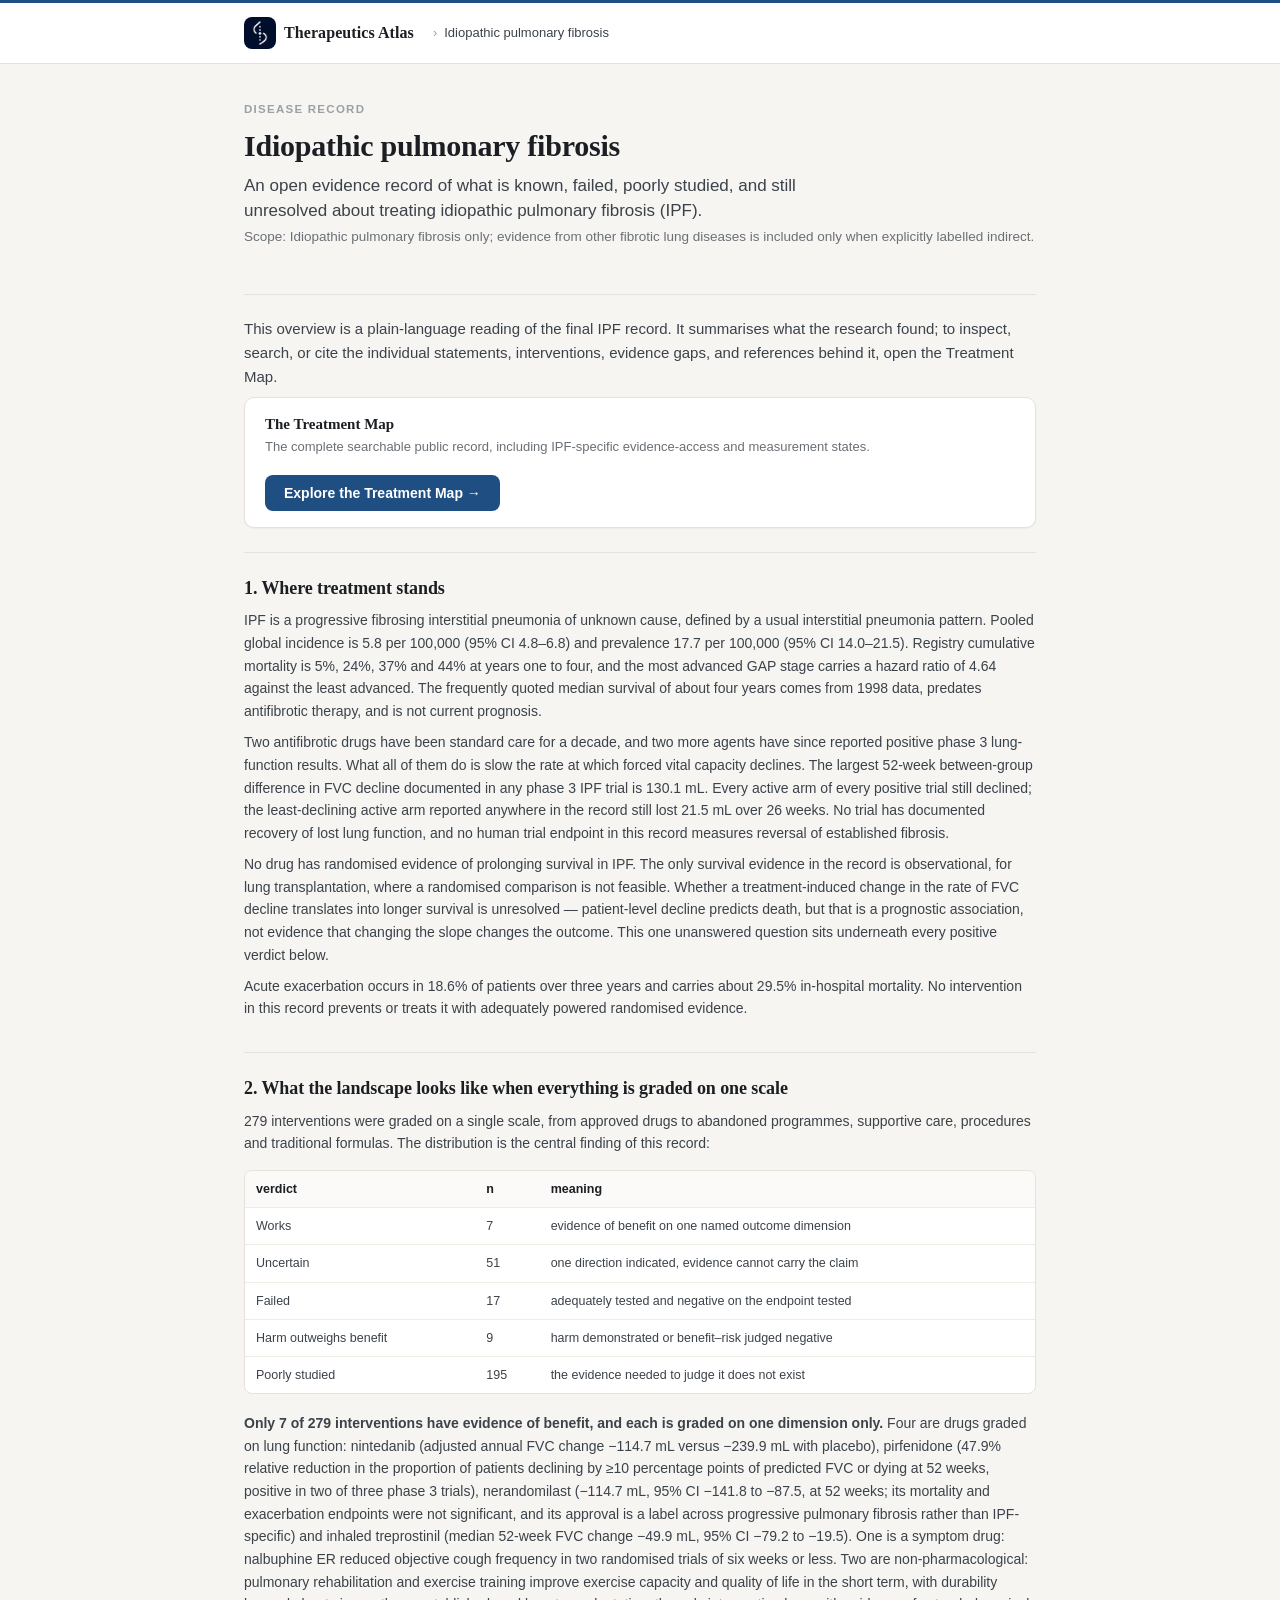
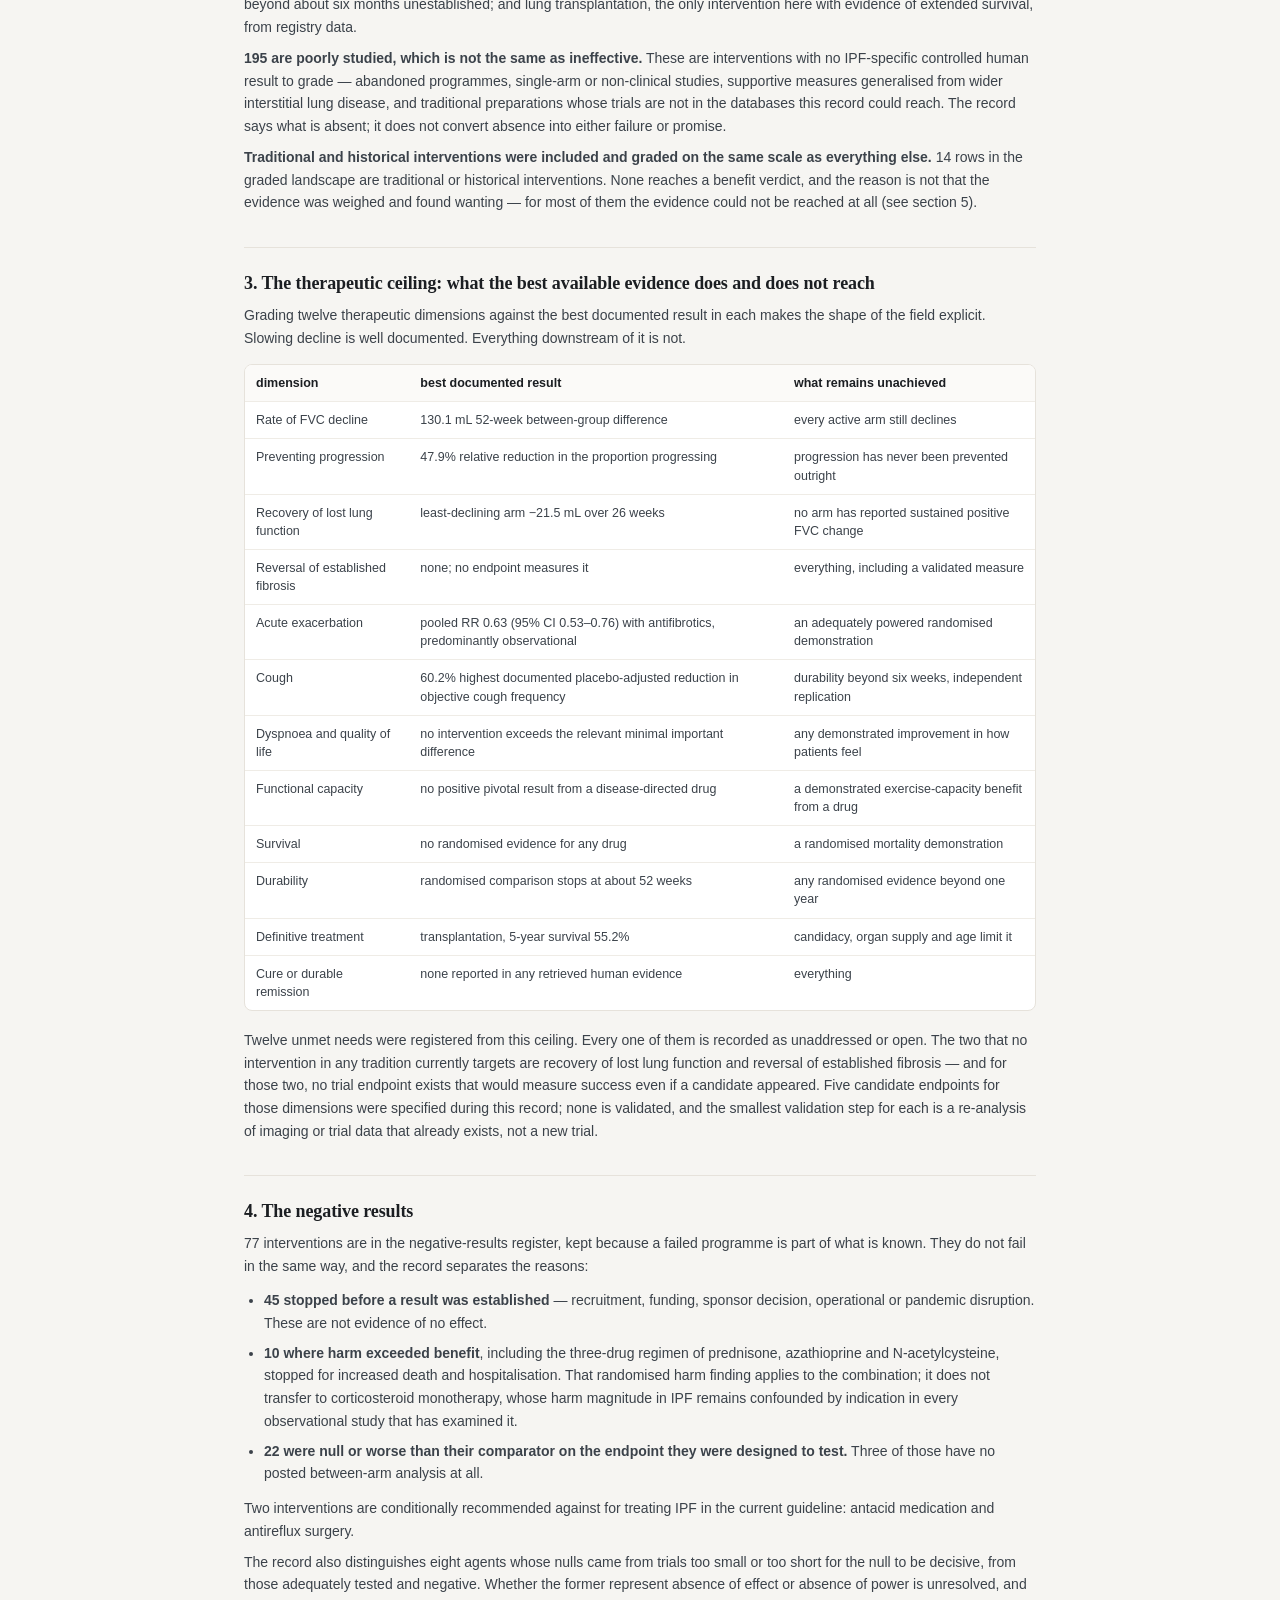
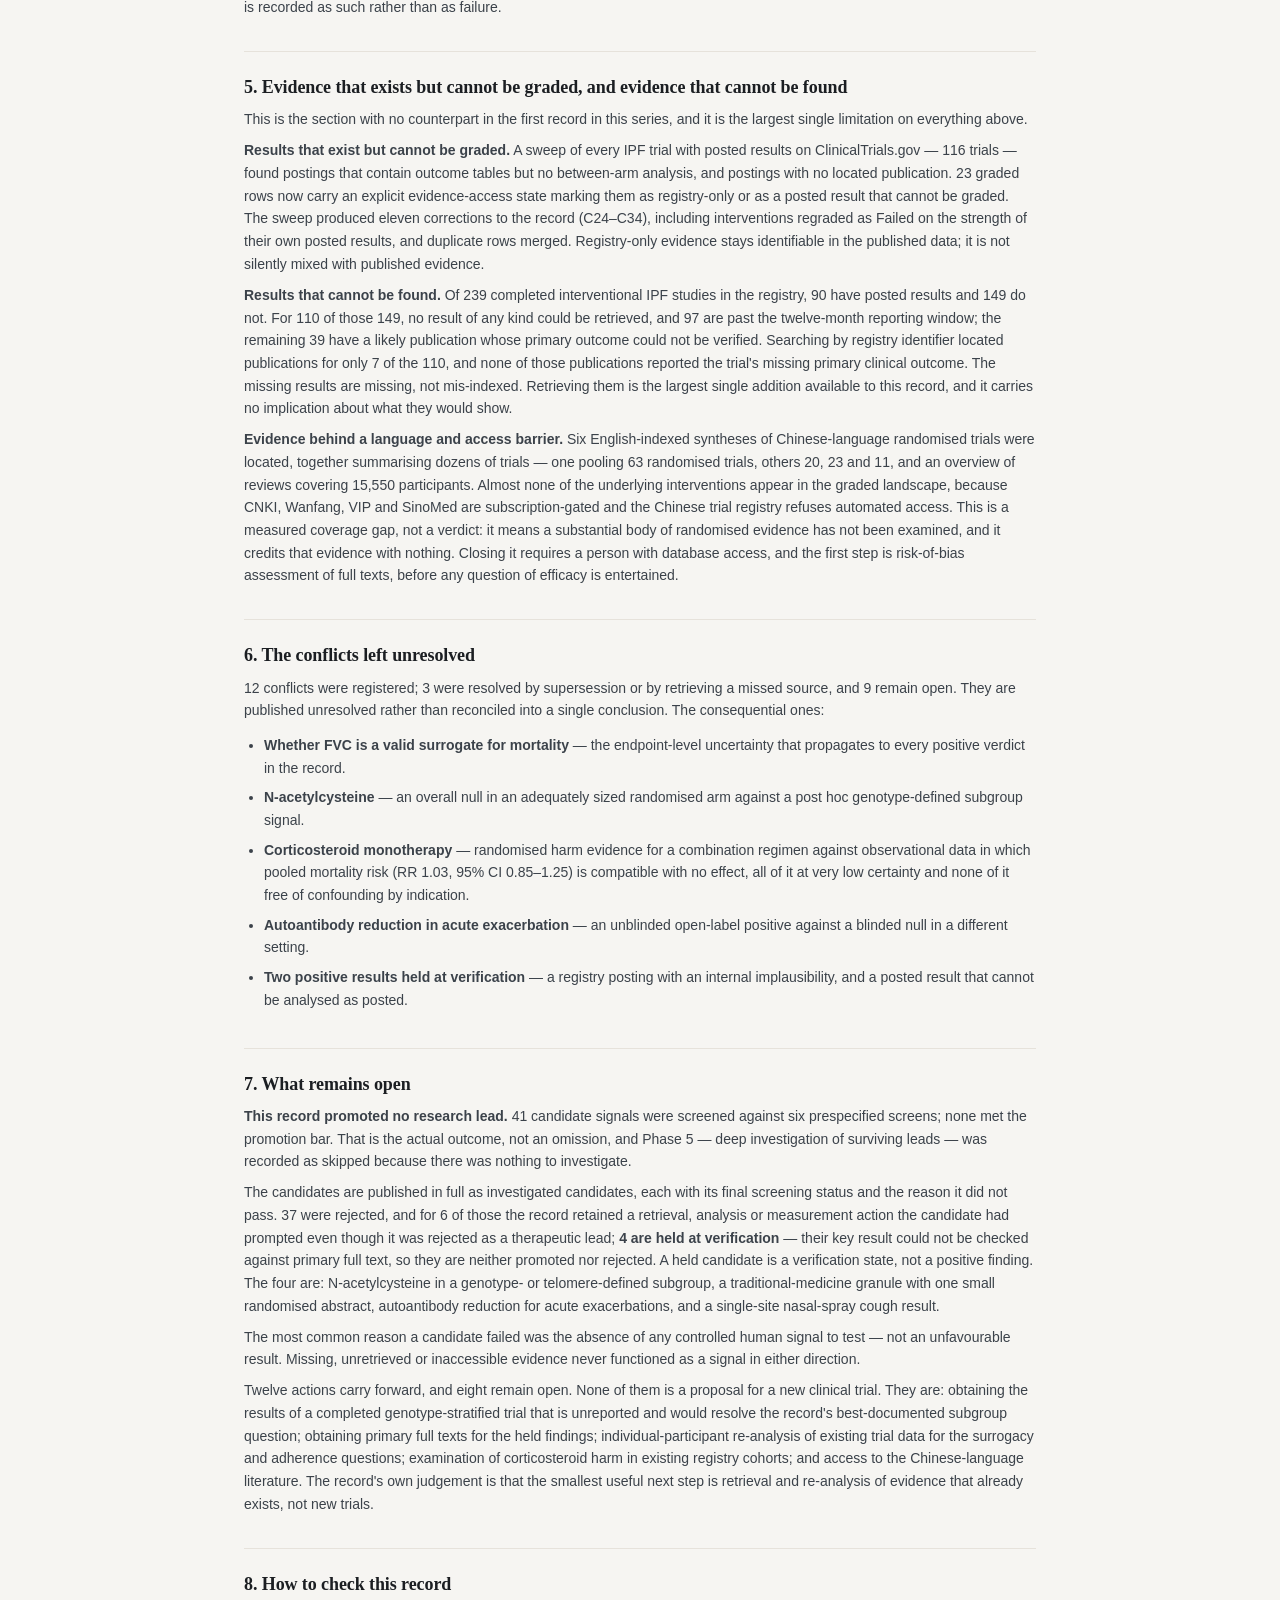
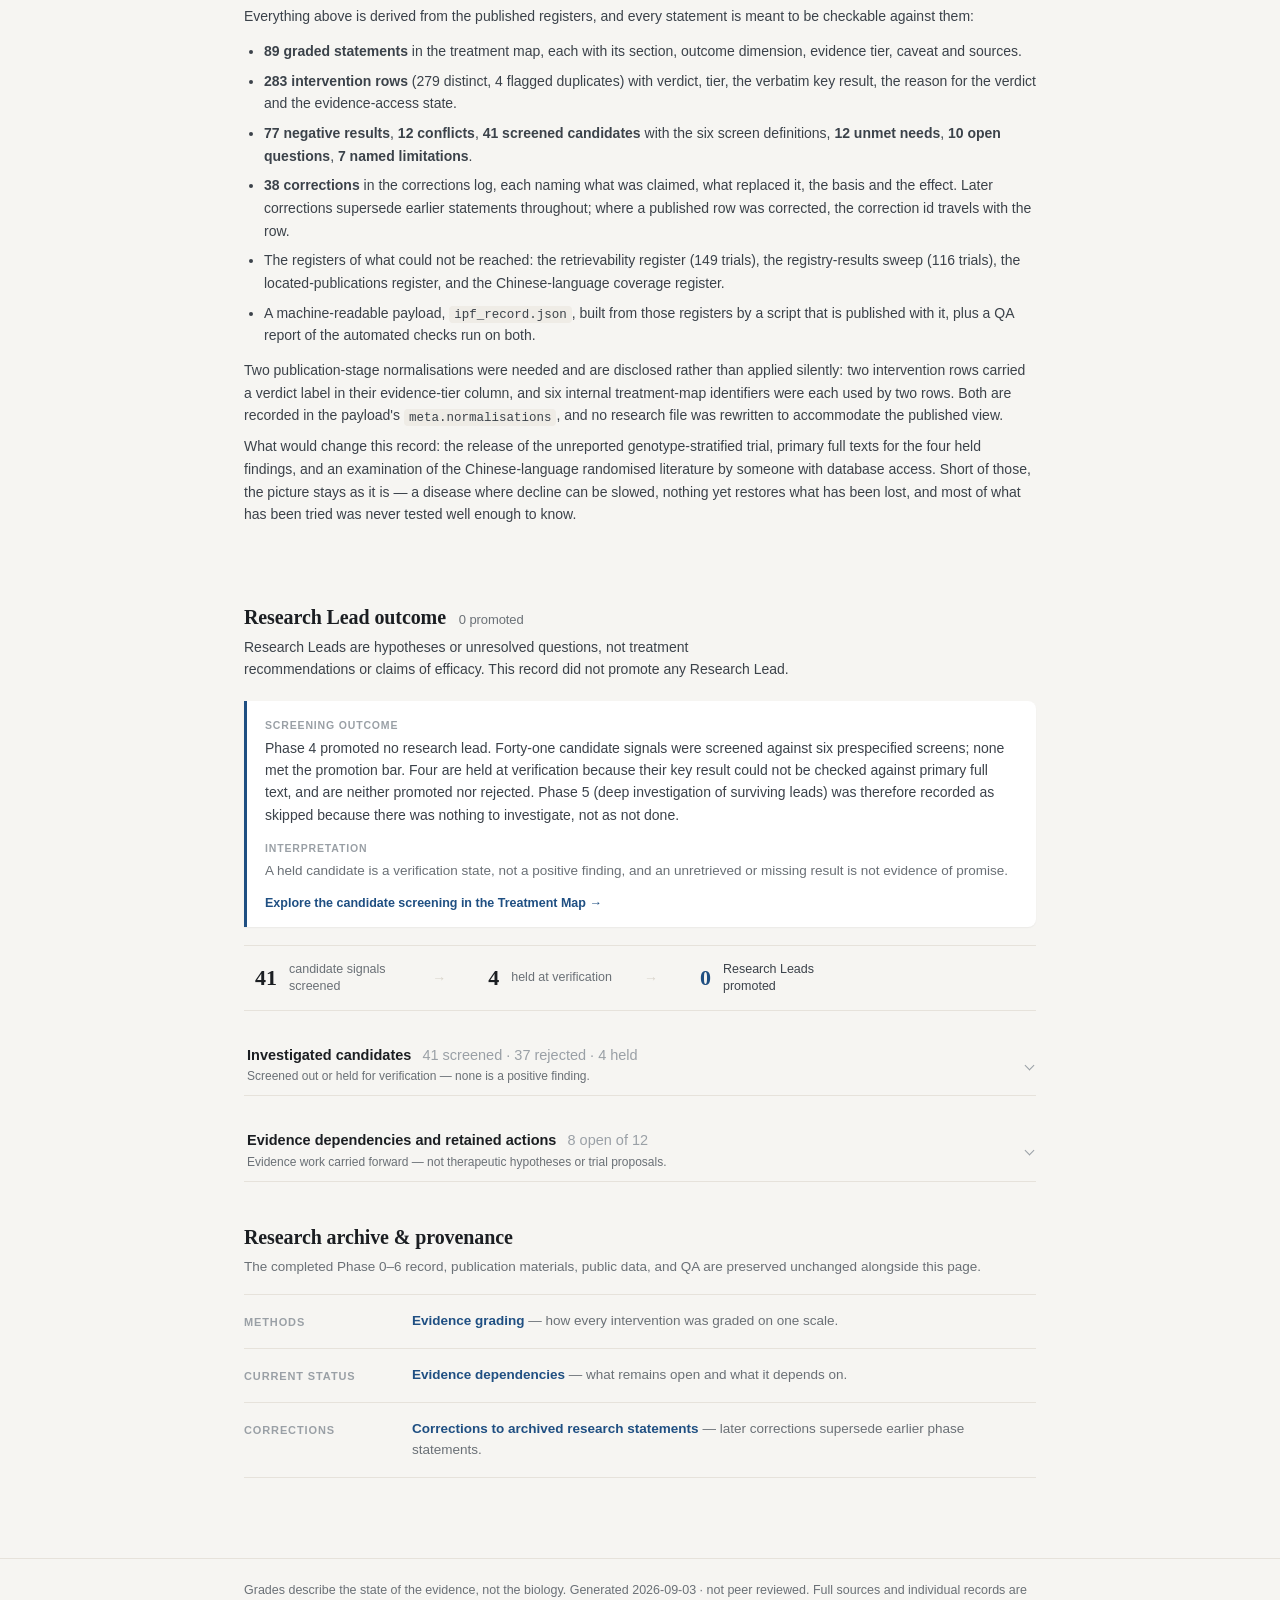
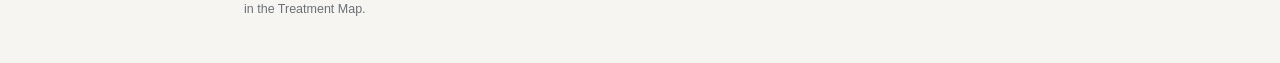
==== site/ipf.html @ a5e1eccd "Publish Therapeutics Atlas" ====
<!DOCTYPE html>
<html lang="en">
<head>
<meta charset="utf-8">
<meta name="viewport" content="width=device-width, initial-scale=1">
<title>Idiopathic pulmonary fibrosis — Overview · Therapeutics Atlas</title>
<meta name="description" content="The Therapeutics Atlas evidence record for idiopathic pulmonary fibrosis (IPF).">
<link rel="icon" type="image/png" href="favicon-rounded.png">
<link rel="stylesheet" href="site.css">
</head>
<body>
<div class="top">
  <div class="wrap">
    <div class="brandbar">
      <a class="wordmark" href="index.html"><img class="brand-logo" src="navbar-logo.png" alt="">Therapeutics Atlas</a>
      <span class="crumbs"><span class="sep">›</span><span class="here">Idiopathic pulmonary fibrosis</span></span>
    </div>
  </div>
</div>

<main>
  <div class="wrap">
    <section class="masthead">
      <p class="eyebrow">Disease record</p>
      <h1>Idiopathic pulmonary fibrosis</h1>
      <p class="lede">An open evidence record of what is known, failed, poorly studied, and still
        unresolved about treating idiopathic pulmonary fibrosis (IPF).</p>
      <p class="section-note">Scope: Idiopathic pulmonary fibrosis only; evidence from other fibrotic lung
        diseases is included only when explicitly labelled indirect.</p>
    </section>

    <p class="ov-intro">This overview is a plain-language reading of the final IPF record. It summarises
      what the research found; to inspect, search, or cite the individual statements, interventions,
      evidence gaps, and references behind it, open the Treatment Map.</p>

    <div class="cta-band">
      <div>
        <div class="t">The Treatment Map</div>
        <div class="d">The complete searchable public record, including IPF-specific evidence-access
          and measurement states.</div>
      </div>
      <a class="cta" href="map.html?data=ipf_record.json">Explore the Treatment Map →</a>
    </div>

    <article class="publication" id="publication"><p class="section-note">Loading the final publication Overview…</p></article>

    <section class="leads-sec" id="research-outcome">
      <h2 class="leads-h">Research Lead outcome <span class="n" id="leads-n"></span></h2>
      <p class="leads-note">Research Leads are hypotheses or unresolved questions, not treatment
        recommendations or claims of efficacy. This record did not promote any Research Lead.</p>
      <div class="outcome-box" id="lead-outcome"></div>
      <ol class="progression" id="progression"></ol>

      <details class="overview-disclosure">
        <summary><span class="disclosure-copy"><span class="ledger-h">Investigated candidates <span class="n" id="candidate-n"></span></span><span class="disclosure-hint">Screened out or held for verification — none is a positive finding.</span></span><span class="led-chev"></span></summary>
        <div class="ledger" id="candidates"></div>
      </details>

      <details class="overview-disclosure">
        <summary><span class="disclosure-copy"><span class="ledger-h">Evidence dependencies and retained actions <span class="n" id="action-n"></span></span><span class="disclosure-hint">Evidence work carried forward — not therapeutic hypotheses or trial proposals.</span></span><span class="led-chev"></span></summary>
        <div class="ledger" id="actions"></div>
      </details>
    </section>

    <h2 style="margin-top:42px">Research archive &amp; provenance</h2>
    <p class="section-note">The completed Phase 0–6 record, publication materials, public data, and QA
      are preserved unchanged alongside this page.</p>
    <div class="prov">
      <div class="prov-row">
        <div class="prov-label">Methods</div>
        <div class="prov-body"><a href="https://github.com/Therapeutics-Atlas/Therapeutics-Atlas.github.io/blob/main/docs/evidence_grading.md">Evidence grading</a>
          <span class="prov-d">— how every intervention was graded on one scale.</span></div>
      </div>
      <div class="prov-row">
        <div class="prov-label">Current status</div>
        <div class="prov-body"><a href="https://github.com/Therapeutics-Atlas/Therapeutics-Atlas.github.io/blob/main/ipf/research_record/reports/IPF_phase6_next_research_steps.md">Evidence dependencies</a>
          <span class="prov-d">— what remains open and what it depends on.</span></div>
      </div>
      <div class="prov-row">
        <div class="prov-label">Corrections</div>
        <div class="prov-body"><a href="map.html?data=ipf_record.json#corrections">Corrections to archived research statements</a>
          <span class="prov-d">— later corrections supersede earlier phase statements.</span></div>
      </div>
    </div>
  </div>
</main>

<footer><div class="wrap" id="foot">Grades describe the state of the evidence, not the biology.</div></footer>

<script>
function esc(s){ return String(s==null?'':s).replace(/[&<>\"]/g, c=>({'&':'&amp;','<':'&lt;','>':'&gt;','\"':'&quot;'}[c])); }
function inlineMd(s){ return esc(s).replace(/\*\*(.+?)\*\*/g,'<strong>$1</strong>').replace(/`(.+?)`/g,'<code>$1</code>'); }

/* A deliberately small renderer for the headings, prose, lists and tables used by the archived
   publication Overview. Its source remains publication/OVERVIEW.md rather than a rewritten copy. */
function renderOverview(md){
  const lines=md.replace(/\r/g,'').split('\n'), out=[]; let i=0, para=[], sectionOpen=false, started=false;
  const flush=()=>{ if(para.length){ out.push(`<p>${inlineMd(para.join(' '))}</p>`); para=[]; } };
  while(i<lines.length){
    const line=lines[i];
    if(/^#{1,2} /.test(line)){ flush(); i++; continue; }
    if(/^### /.test(line)){ flush(); if(sectionOpen)out.push('</section>'); const title=line.replace(/^### /,''); const id='overview-'+title.match(/^\d+/)?.[0]; out.push(`<section class="ov-block" id="${id}"><h2 class="ov-title">${inlineMd(title)}</h2>`); sectionOpen=true; started=true; i++; continue; }
    if(!started){ i++; continue; }
    if(/^\|/.test(line) && i+1<lines.length && /^\|[\s|:-]+\|?$/.test(lines[i+1])){
      flush(); const rows=[]; while(i<lines.length && /^\|/.test(lines[i])) rows.push(lines[i++].split('|').slice(1,-1).map(x=>x.trim()));
      const head=rows.shift(); rows.shift(); out.push('<div class="table-wrap"><table><thead><tr>'+head.map(x=>`<th>${inlineMd(x)}</th>`).join('')+'</tr></thead><tbody>'+rows.map(r=>'<tr>'+r.map(x=>`<td>${inlineMd(x)}</td>`).join('')+'</tr>').join('')+'</tbody></table></div>'); continue;
    }
    if(/^- /.test(line)){
      flush(); const items=[]; while(i<lines.length && (/^- /.test(lines[i]) || (/^  /.test(lines[i]) && items.length))){ if(/^- /.test(lines[i])) items.push(lines[i].slice(2)); else items[items.length-1]+=' '+lines[i].trim(); i++; } out.push('<ul>'+items.map(x=>`<li>${inlineMd(x)}</li>`).join('')+'</ul>'); continue;
    }
    if(!line.trim()){ flush(); i++; continue; }
    para.push(line.trim()); i++;
  }
  flush(); if(sectionOpen)out.push('</section>'); return out.join('');
}

/* A labelled field inside an expanded ledger row — keeps the expanded panel scannable rather than a
   wall of grey prose. `val` is already-safe HTML (callers escape their own text). */
function ledField(label, val){
  return val ? `<div class="led-field"><div class="led-flabel">${esc(label)}</div><div class="led-fval">${val}</div></div>` : '';
}
function candidateHtml(c){
  const fields=[
    ledField('Why', c.reason ? `<p>${esc(c.reason)}</p>` : ''),
    ledField('Screens not passed', c.screens_failed?.length ? esc(c.screens_failed.join(', ')) : ''),
    ledField('Action retained', c.action_retained ? esc(c.action_retained) : '')
  ].join('');
  return `<details class="led" id="${esc(c.id)}"><summary><span class="led-main"><span class="led-status">${esc(c.status)}</span><span class="led-title">${esc(c.subject)}</span></span><span class="led-chev"></span></summary><div class="led-body">${fields}</div></details>`;
}
function actionHtml(a){
  const outcome=[a.phase6_outcome?`<p>${esc(a.phase6_outcome)}</p>`:'', a.phase6_detail?`<p>${esc(a.phase6_detail)}</p>`:''].join('');
  const fields=[
    ledField('What it is', a.detail ? `<p>${esc(a.detail)}</p>` : ''),
    ledField('Phase 6 outcome', outcome)
  ].join('');
  return `<details class="led" id="${esc(a.id)}"><summary><span class="led-main"><span class="led-status">${esc(a.open?'Open '+a.type:a.type)}</span><span class="led-title">${esc(a.subject)}</span></span><span class="led-chev"></span></summary><div class="led-body">${fields}</div></details>`;
}

Promise.all([
  fetch('ipf_overview.md').then(r=>{if(!r.ok)throw new Error('Overview HTTP '+r.status);return r.text()}),
  fetch('ipf_record.json').then(r=>{if(!r.ok)throw new Error('Data HTTP '+r.status);return r.json()})
]).then(([overview,db])=>{
  document.getElementById('publication').innerHTML=renderOverview(overview);
  const m=db.meta||{}, o=db.leads_outcome||{}, candidates=db.candidates||[], actions=db.actions||[];
  document.getElementById('leads-n').textContent=`${o.leads} promoted`;
  document.getElementById('lead-outcome').innerHTML=`<div class="outcome-section"><div class="olead-label">Screening outcome</div><p>${esc(o.statement)}</p></div><div class="outcome-section"><div class="olead-label">Interpretation</div><p class="section-note">${esc(o.not_a_therapeutic_claim)}</p></div><a class="olead-more" href="map.html?data=ipf_record.json#candidates">Explore the candidate screening in the Treatment Map →</a>`;
  document.getElementById('progression').innerHTML=[
    [o.candidates_screened,'candidate signals screened'],[o.held_at_verification,'held at verification'],[o.leads,'Research Leads promoted']
  ].map(([n,label],i)=>`<li class="${i===2?'now':''}"><span class="pn">${esc(n)}</span><span class="pl">${esc(label)}</span></li>`).join('');
  document.getElementById('candidate-n').textContent=`${candidates.length} screened · ${o.rejected} rejected · ${o.held_at_verification} held`;
  document.getElementById('candidates').innerHTML=candidates.map(candidateHtml).join('');
  document.getElementById('action-n').textContent=`${actions.filter(a=>a.open).length} open of ${actions.length}`;
  document.getElementById('actions').innerHTML=actions.map(actionHtml).join('');
  document.getElementById('foot').textContent=`Grades describe the state of the evidence, not the biology. Generated ${m.generated||''} · ${m.peer_reviewed?'peer reviewed':'not peer reviewed'}. Full sources and individual records are in the Treatment Map.`;
}).catch(e=>{
  document.getElementById('publication').innerHTML=`<div class="disclaimer">Could not load the IPF publication record (${esc(e.message)}). Serve the repository over HTTP; browsers block fetch from file://.</div>`;
});
</script>
<script src="site.js" defer></script>
</body>
</html>
---- site/site.css ----
/* Therapeutics Atlas — shared styles for the home and disease-overview pages.
   The treatment-map explorer (map.html) carries its own copy of these tokens so it stays a single
   self-contained file. Self-contained by design: system fonts only, no external requests, no build. */
:root{
  --serif:"Iowan Old Style","Palatino Linotype",Palatino,"Book Antiqua",Georgia,"Times New Roman",serif;
  --sans:-apple-system,BlinkMacSystemFont,"Segoe UI",Roboto,"Helvetica Neue",Arial,sans-serif;
  --mono:ui-monospace,SFMono-Regular,Menlo,"Roboto Mono",monospace;

  --bg:#f6f5f2; --card:#fff; --card-2:#fbfaf8;
  --ink:#1b1e22; --ink-soft:#3b424a; --mute:#6a7076; --faint:#9aa0a6;
  --line:#e6e2db; --line-soft:#efece6; --line-strong:#d9d4cb;
  --accent:#1f4f82; --accent-soft:#eef2f8;
  --warn:#7d5300; --warnbg:#fbf3df; --warnline:#ecdcae;

  --maxw:840px;
  --shadow:0 1px 2px rgba(24,26,30,.03), 0 1px 1px rgba(24,26,30,.02);
  --shadow-h:0 3px 14px rgba(31,79,130,.07);
}
*{box-sizing:border-box}
html{-webkit-text-size-adjust:100%}
body{margin:0;background:var(--bg);color:var(--ink);
  font:16px/1.62 var(--sans);border-top:3px solid var(--accent);
  -webkit-font-smoothing:antialiased;text-rendering:optimizeLegibility}
a{color:var(--accent);text-decoration-thickness:.5px;text-underline-offset:2px}
a:hover{color:var(--accent)}
.wrap{max-width:var(--maxw);margin:0 auto;padding:0 24px}

/* ---------- masthead / identity ---------- */
.top{background:var(--card);border-bottom:1px solid var(--line)}
.top .wrap{padding:14px 24px}
.brandbar{display:flex;align-items:center;gap:12px;min-height:26px}
.wordmark{font:600 16px/1 var(--serif);color:var(--ink);text-decoration:none;letter-spacing:.005em;
  display:inline-flex;align-items:center;gap:8px}
.wordmark .brand-logo{width:32px;height:32px;border-radius:8px;object-fit:cover;flex:0 0 auto}
.crumbs{font-size:13px;color:var(--mute)}
.crumbs a{color:var(--mute);text-decoration:none}
.crumbs a:hover{color:var(--accent);text-decoration:underline}
.crumbs .sep{margin:0 7px;color:var(--faint)}
.crumbs .here{color:var(--ink-soft)}

/* ---------- generic ---------- */
main{padding:0 0 72px}
.masthead{padding:40px 0 30px;border-bottom:1px solid var(--line)}
h1{font:600 30px/1.18 var(--serif);letter-spacing:-.008em;margin:0 0 10px;color:var(--ink)}
.lede{color:var(--ink-soft);font-size:17px;line-height:1.5;margin:0;max-width:60ch}
h2{font:600 20px/1.3 var(--serif);letter-spacing:-.005em;margin:34px 0 6px;color:var(--ink)}
h3{font:600 15px/1.4 var(--sans);margin:24px 0 4px}
p{margin:.6em 0}
.eyebrow{font:600 11.5px/1 var(--sans);letter-spacing:.11em;text-transform:uppercase;color:var(--faint);margin:0 0 12px}
.section-note{color:var(--mute);font-size:13.5px;margin:2px 0 16px}
hr{border:0;border-top:1px solid var(--line);margin:40px 0}
code{font:12.5px/1 var(--mono);background:#efece6;padding:1.5px 5px;border-radius:4px;color:var(--ink-soft)}

.disclaimer{background:var(--warnbg);border:1px solid var(--warnline);color:var(--warn);
  border-radius:7px;padding:10px 14px;font-size:12.5px;line-height:1.5;margin:16px 0}
.disclaimer b{font-weight:650}
.disclaimer.slim{background:none;border:0;border-left:2px solid var(--warnline);border-radius:0;
  padding:2px 0 2px 12px;color:var(--mute);margin:14px 0}
.disclaimer.slim b{color:var(--warn)}

/* ---------- home: disease list as the hero ---------- */
.home-intro{max-width:760px;margin:0 auto;padding:64px 0 16px}
.home-intro h1{max-width:760px;margin:0;font-size:52px;line-height:1.08;letter-spacing:-.022em}
.home-intro h1 span{display:block}
.home-intro h1 span+span{margin-left:0;color:var(--accent)}
.home-support{margin-top:30px}
.home-intro .lede{max-width:66ch;margin:0;font-size:18px;line-height:1.58;color:var(--ink-soft)}
.home-meta{max-width:none;margin:12px 0 0;font:13.5px/1.55 var(--serif);color:var(--mute);
  white-space:nowrap}

.diseases-head{display:flex;align-items:baseline;justify-content:space-between;gap:16px;
  margin:24px 0 17px;padding-top:28px;border-top:1px solid var(--line)}
.diseases-head h2{margin:0}
.diseases{list-style:none;margin:0;padding:0;display:grid;gap:14px}

.dcard{display:block;background:var(--card);border:1px solid var(--line);border-radius:11px;
  padding:22px 24px;text-decoration:none;color:inherit;box-shadow:var(--shadow);
  transition:border-color .14s ease, box-shadow .14s ease}
.dcard:hover{border-color:var(--accent);box-shadow:var(--shadow-h)}
.dcard .head{display:flex;align-items:baseline;gap:14px}
.dcard .dname{font:600 23px/1.15 var(--serif);letter-spacing:-.008em;color:var(--ink)}
.dcard .open{margin-left:auto;font-size:13.5px;color:var(--accent);white-space:nowrap}
.dcard:hover .open{color:var(--accent)}
.dcard .blurb{color:var(--ink-soft);font-size:14.5px;line-height:1.55;margin:12px 0 15px;max-width:64ch}
.dcard .status{display:inline-flex;align-items:baseline;gap:6px;margin-bottom:13px;
  font:500 11.5px/1.4 var(--sans);letter-spacing:.035em;color:var(--mute)}
.dcard .status-sep{font-weight:400;color:var(--line-strong)}
.dcard .status-detail{font-weight:600;color:var(--accent)}
.dcard .stats{display:flex;flex-wrap:wrap;gap:5px 0;font-size:13px;color:var(--mute);
  border-top:1px solid var(--line-soft);padding-top:12px}
.dcard .stats span{padding:0 16px;border-right:1px solid var(--line)}
.dcard .stats span:first-child{padding-left:0}
.dcard .stats span:last-child{border-right:0}
.dcard .stats b{color:var(--ink);font-weight:600;font-variant-numeric:tabular-nums}

/* home: about + principles, deliberately secondary */
.atlas-growth{display:flex;align-items:baseline;justify-content:flex-start;gap:24px;margin:25px 0 42px}
.atlas-growth p{margin:0;color:var(--mute);font-size:13px;line-height:1.55}
.atlas-growth .growth-lead{font:600 16px/1.45 var(--serif);color:var(--ink-soft)}
.atlas-growth p:last-child{text-align:left}
.about{margin-top:0;padding-top:28px;border-top:1px solid var(--line)}
.about>h2{margin-top:0}
.about .lede,.about p{color:var(--ink-soft);font-size:14.5px;line-height:1.62}
.about>.lede{max-width:82ch;text-wrap:pretty}
.about h2{font-size:17px}
.cols{display:grid;grid-template-columns:minmax(0,.9fr) minmax(0,1.1fr);gap:30px 44px;margin-top:24px}
.cols .col h3{margin-top:0}
@media (min-width:681px){
  .cols .col{display:flex;flex-direction:column}
  ol.layers{display:flex;flex:1;flex-direction:column}
  ol.layers li{flex:1}
  ol.layers li:last-child{flex:0 0 auto}
}
ul.plain{margin:.3em 0;padding-left:1.1em;color:var(--ink-soft);font-size:14px}
ul.plain li{margin:.4em 0;padding-left:.15em}
ul.plain li::marker{color:var(--faint)}

/* Three layers — connected numbered stages (a restrained timeline, not cards) */
ol.layers{list-style:none;margin:12px 0 0;padding:0}
ol.layers li{position:relative;padding:0 0 20px 40px;min-height:30px}
ol.layers li:last-child{padding-bottom:0}
ol.layers li::before{content:"";position:absolute;left:14.5px;top:29px;bottom:1px;width:1px;background:var(--line-strong)}
ol.layers li:last-child::before{display:none}
ol.layers .ln{position:absolute;left:0;top:0;width:30px;height:30px;border:1px solid var(--line-strong);
  border-radius:50%;display:flex;align-items:center;justify-content:center;
  font:600 13px/1 var(--serif);color:var(--accent);background:var(--card)}
ol.layers h4{margin:5px 0 3px;font:600 14.5px/1.3 var(--sans);color:var(--ink)}
ol.layers .lc p{margin:0;font-size:13.5px;line-height:1.5;color:var(--ink-soft)}

/* Working principles — numbered, hairline-separated, easy to scan */
ol.principles{list-style:none;margin:12px 0 0;padding:0;counter-reset:pr}
ol.principles li{counter-increment:pr;position:relative;padding:12px 0 12px 34px;
  border-top:1px solid var(--line-soft);font-size:13.5px;line-height:1.55;color:var(--ink-soft)}
ol.principles li:first-child{border-top:0;padding-top:2px}
ol.principles li::before{content:counter(pr,decimal-leading-zero);position:absolute;left:0;top:13px;
  font:600 11px/1 var(--mono);color:var(--faint);letter-spacing:.03em}
ol.principles li:first-child::before{top:3px}

/* ---------- overview: flat compact evidence blocks (read straight through) ---------- */
.ov-intro{color:var(--ink-soft);font-size:15px;line-height:1.6;margin:22px 0 6px}

.ov-block{padding:24px 0;border-top:1px solid var(--line)}
.ov-title{font:600 18px/1.3 var(--serif);color:var(--ink);letter-spacing:-.005em;margin:0 0 9px}
.ov-sum{margin:0 0 15px;font-size:14.5px;line-height:1.62;color:var(--ink-soft);max-width:70ch}
.ov-more{display:inline-block;margin-top:15px;font:600 13px/1 var(--sans);color:var(--accent);text-decoration:none}
.ov-more:hover{color:var(--accent);text-decoration:underline}

/* publication Overview — source-faithful prose and data tables */
.publication{margin-top:34px}
.publication>p{font-size:14.5px;line-height:1.62;color:var(--ink-soft)}
.publication .ov-block p,.publication .ov-block li{font-size:14px;line-height:1.62;color:var(--ink-soft)}
.publication .ov-block ul{padding-left:1.25em;margin:12px 0}
.publication .ov-block li{margin:7px 0}
.table-wrap{overflow-x:auto;margin:15px 0 18px;border:1px solid var(--line);border-radius:8px;background:var(--card)}
.publication table{border-collapse:collapse;width:100%;min-width:620px;font-size:12.5px;line-height:1.45}
.publication th,.publication td{padding:9px 11px;text-align:left;vertical-align:top;border-bottom:1px solid var(--line-soft)}
.publication th{font-weight:600;color:var(--ink);background:var(--card-2)}
.publication td{color:var(--ink-soft)}
.publication tbody tr:last-child td{border-bottom:0}
.outcome-box{border-left:3px solid var(--accent);background:var(--card);padding:14px 18px;margin:16px 0 18px;
  border-radius:0 8px 8px 0;box-shadow:var(--shadow);font-size:14px;line-height:1.6;color:var(--ink-soft)}
.outcome-box p{margin:0 0 8px}.outcome-box p:last-child{margin-bottom:0}
.outcome-section+.outcome-section{margin-top:12px}
.outcome-section .olead-label{margin-bottom:3px}

/* evidence-tier distribution — a thin proportional bar + legend */
.dist{max-width:540px}
.distbar{display:flex;height:6px;border-radius:4px;overflow:hidden;background:var(--line-soft)}
.distbar .seg{min-width:5px}
.distleg{display:flex;flex-wrap:wrap;gap:3px 14px;margin-top:9px;font-size:11.5px;color:var(--mute)}
.distleg .lg{display:inline-flex;align-items:center;gap:6px}
.distleg b{color:var(--ink-soft);font-weight:600;font-variant-numeric:tabular-nums}
.lgdot{width:8px;height:8px;border-radius:50%;flex:0 0 auto}
.t-est{background:#7cb695}.t-prob{background:#6f9bcb}.t-unc{background:#e0b567}
.t-hyp{background:#a99cd0}.t-unk{background:#b9bfc5}

/* ---------- research leads ---------- */
.leads-sec{margin-top:46px}
.leads-h{margin:0 0 7px}
.leads-h .n{font:500 13px/1 var(--sans);color:var(--mute);margin-left:8px}
.leads-note{margin:0 0 20px;font-size:14px;line-height:1.55;color:var(--ink-soft);max-width:70ch}

/* progression: candidates -> promoted -> still open */
.progression{list-style:none;display:flex;flex-wrap:wrap;align-items:center;margin:0 0 28px;
  padding:15px 0;border-top:1px solid var(--line);border-bottom:1px solid var(--line)}
.progression li{display:flex;align-items:center;gap:12px}
.progression li::after{content:"\2192";color:var(--line-strong);margin:0 20px;font-size:14px}
.progression li:last-child::after{content:""}
.progression .pn{font:600 22px/1 var(--serif);color:var(--ink);font-variant-numeric:tabular-nums;
  min-width:1.5em;text-align:right}
.progression .pl{font-size:12.5px;line-height:1.35;color:var(--mute);max-width:16ch}
.progression li.now .pn{color:var(--accent)}
.progression li.now .pl{color:var(--ink-soft)}

/* open leads — the actionable frontier */
.olead{background:var(--card);border:1px solid var(--line-strong);border-left:3px solid var(--accent);
  border-radius:0 10px 10px 0;padding:20px 22px 18px;margin:0 0 14px;box-shadow:var(--shadow)}
.olead-head{display:flex;align-items:center;gap:11px;flex-wrap:wrap}
.research-status{display:inline-flex;align-items:baseline;gap:6px;font:600 10px/1.4 var(--sans);
  letter-spacing:.075em;text-transform:uppercase;color:var(--faint)}
.research-status .primary{color:var(--mute)}
.research-status.is-open .primary{color:var(--accent)}
.research-status .separator{font-weight:400;color:var(--line-strong);letter-spacing:0}
.research-status .secondary{font-weight:500;color:var(--faint)}
.olead-title{font:600 18px/1.32 var(--serif);color:var(--ink);letter-spacing:-.005em;margin:10px 0 15px}
.olead-row{display:grid;grid-template-columns:136px 1fr;gap:16px;padding:11px 0;
  border-top:1px solid var(--line-soft)}
.olead-label{font:600 10.5px/1.6 var(--sans);letter-spacing:.08em;text-transform:uppercase;
  color:var(--faint);padding-top:2px}
.olead-body{font-size:13.5px;line-height:1.55;color:var(--ink-soft)}
.olead-body p{margin:0 0 7px}
.olead-body p:last-child{margin:0}
.olead-more{display:inline-block;margin-top:15px;font:600 12.5px/1 var(--sans);color:var(--accent);
  text-decoration:none}
.olead-more:hover{color:var(--accent);text-decoration:underline}

/* other investigated leads — a quiet research ledger */
.ledger-h{font:600 14.5px/1.4 var(--sans);color:var(--ink);margin:34px 0 3px}
.ledger-h .n{font-weight:500;color:var(--faint);margin-left:7px}
.ledger-note{margin:0 0 10px;font-size:12.5px;line-height:1.5;color:var(--mute);max-width:70ch}
.ledger{border-top:1px solid var(--line)}
.overview-disclosure{margin-top:28px}
.overview-disclosure>summary{list-style:none;cursor:pointer;display:flex;align-items:center;gap:16px;
  border-bottom:1px solid var(--line);padding:6px 3px 10px;user-select:none}
.overview-disclosure>summary::-webkit-details-marker{display:none}
.overview-disclosure>summary:hover{color:var(--accent)}
.overview-disclosure>summary .disclosure-copy{display:block;flex:1;min-width:0}
.overview-disclosure>summary .ledger-h{display:block;margin:0}
.disclosure-hint{display:block;margin-top:3px;font-size:12px;line-height:1.45;color:var(--mute)}
.overview-disclosure>.ledger-note{margin-top:10px}
.overview-disclosure>summary .led-chev{transform:rotate(45deg)}
.overview-disclosure[open]>summary .led-chev{transform:rotate(225deg)}
details.led{border-bottom:1px solid var(--line)}
details.led>summary{list-style:none;cursor:pointer;display:grid;grid-template-columns:1fr auto;
  gap:16px;align-items:center;padding:13px 14px;user-select:none}
details.led>summary::-webkit-details-marker{display:none}
details.led>summary:hover{background:var(--card-2)}
.led-main{min-width:0}
.led-status{display:block;font:600 10px/1.5 var(--sans);letter-spacing:.07em;text-transform:uppercase;
  color:var(--faint)}
.led-title{display:block;margin-top:2px;font-size:13.5px;line-height:1.45;color:var(--ink-soft)}
.led-chev{width:7px;height:7px;border-right:1.5px solid var(--faint);border-bottom:1.5px solid var(--faint);
  transform:rotate(-45deg);transition:transform .15s ease}
details.led[open] .led-chev{transform:rotate(45deg)}
.led-body{padding:6px 14px 16px;max-width:80ch}
.led-field{display:grid;grid-template-columns:132px 1fr;gap:14px;padding:9px 0;
  border-top:1px solid var(--line-soft)}
.led-field:first-child{border-top:0;padding-top:3px}
.led-flabel{font:600 10px/1.6 var(--sans);letter-spacing:.07em;text-transform:uppercase;color:var(--faint)}
.led-fval{font-size:13px;line-height:1.6;color:var(--ink-soft)}
.led-fval p{margin:0 0 7px}
.led-fval p:last-child{margin:0}
.led-foot{display:flex;align-items:center;gap:10px 16px;flex-wrap:wrap;margin-top:13px;padding-top:12px;
  border-top:1px solid var(--line-soft)}
.led-foot a{font:600 12px/1 var(--sans);color:var(--accent);text-decoration:none}
.led-foot a:hover{text-decoration:underline}

/* floating back-to-top control (injected by site.js) */
.to-top{position:fixed;right:22px;bottom:22px;z-index:60;width:40px;height:40px;border-radius:50%;
  background:var(--card);border:1px solid var(--line-strong);color:var(--ink-soft);cursor:pointer;
  box-shadow:var(--shadow-h);display:flex;align-items:center;justify-content:center;
  transition:border-color .14s ease,color .14s ease,opacity .18s ease}
.to-top:hover{border-color:var(--accent);color:var(--accent)}
.to-top[hidden]{display:none}
.tt-arrow{width:9px;height:9px;border-top:2px solid currentColor;border-left:2px solid currentColor;
  transform:rotate(45deg);margin-top:3px}

@media (max-width:620px){
  .olead-row{grid-template-columns:1fr;gap:5px}
  .led-field{grid-template-columns:1fr;gap:3px}
  .to-top{right:16px;bottom:16px}
}

/* ---------- research archive / provenance (methods-appendix style) ---------- */
.prov{margin-top:16px;border-top:1px solid var(--line)}
.prov-row{display:grid;grid-template-columns:150px 1fr;gap:18px;padding:16px 0;
  border-bottom:1px solid var(--line)}
.prov-label{font:600 11px/1.5 var(--sans);letter-spacing:.08em;text-transform:uppercase;
  color:var(--faint);padding-top:3px}
.prov-body{font-size:13.5px;line-height:1.55;color:var(--ink-soft)}
.prov-body>a{text-decoration:none;font-weight:600}
.prov-body>a:hover{text-decoration:underline}
.prov-d{color:var(--mute);font-weight:400}
.prov-note{margin:11px 0 0;font-size:12.5px;line-height:1.5;color:var(--mute)}
.prov-note a{color:var(--mute)}

/* research trail — a vertical, connected phase sequence (appendix timeline) */
ol.phase-trail{list-style:none;margin:4px 0 0;padding:0}
ol.phase-trail li{position:relative;padding:0 0 15px 30px}
ol.phase-trail li:last-child{padding-bottom:0}
ol.phase-trail li::before{content:"";position:absolute;left:10px;top:21px;bottom:-1px;width:1px;background:var(--line-strong)}
ol.phase-trail li:last-child::before{display:none}
.pt-main{display:inline-flex;align-items:center;gap:11px;text-decoration:none;color:var(--ink-soft);font-size:13.5px}
.pt-main:hover{color:var(--accent)}
.pt-n{position:absolute;left:0;top:0;box-sizing:border-box;width:21px;height:21px;border:1px solid var(--line-strong);
  border-radius:50%;display:flex;align-items:center;justify-content:center;font:600 10.5px/1 var(--mono);
  color:var(--accent);background:var(--card)}
.pt-main:hover .pt-n{border-color:var(--accent);background:var(--accent-soft)}
.pt-sub{display:inline-block;margin-top:6px;font-size:12px;color:var(--mute);text-decoration:none}
.pt-sub::before{content:"\21B3";color:var(--faint);margin-right:6px}
.pt-sub:hover{color:var(--accent)}

@media (max-width:560px){
  .prov-row{grid-template-columns:1fr;gap:8px}
  .prov-label{padding-top:0}
}

/* ---------- badges ---------- */
.badge{display:inline-block;font:500 11px/1.35 var(--sans);padding:2px 8px;border-radius:20px;
  border:1px solid var(--line);background:#f2f3f4;color:#3d464f;white-space:nowrap;vertical-align:baseline;
  letter-spacing:.01em}
.b-est{background:#e9f3ec;border-color:#cbe2d3;color:#215c3a}
.b-prob{background:#eaf1f8;border-color:#cddcef;color:#204f80}
.b-unc{background:#fbf1de;border-color:#eeddb0;color:#7d5300}
.b-hyp{background:#f1eef7;border-color:#ddd5ed;color:#4c3c76}
.b-unk{background:#f0f1f2;border-color:#e0e2e5;color:#565f68}
.b-neg{background:#f8ecec;border-color:#eccece;color:#7a2f2f}

/* ---------- call to action ---------- */
.cta-band{display:flex;align-items:center;justify-content:space-between;gap:18px;flex-wrap:wrap;
  background:var(--card);border:1px solid var(--line);border-radius:10px;padding:16px 20px;
  margin:8px 0 4px;box-shadow:var(--shadow)}
.cta-band + #blocks,.cta-band + .publication{margin-top:24px}
.cta-band .t{font:600 15px/1.35 var(--serif);color:var(--ink)}
.cta-band .d{font-size:13px;color:var(--mute);margin-top:2px}
.cta{display:inline-block;background:var(--accent);color:#fff;text-decoration:none;
  font:600 14px/1 var(--sans);padding:11px 19px;border-radius:8px;white-space:nowrap;
  transition:background .14s ease}
.cta:hover{background:var(--accent);color:#fff}

footer{border-top:1px solid var(--line);color:var(--mute);font-size:12.5px;line-height:1.55;
  padding:22px 0 44px;margin-top:8px}
footer .wrap{padding-top:0}

@media (max-width:680px){
  .cols{grid-template-columns:1fr;gap:6px 0}
  h1{font-size:26px}
  .home-intro{max-width:none;padding:42px 0 22px}
  .home-intro h1{font-size:34px;line-height:1.12;margin-bottom:22px}
  .home-intro h1 span+span{margin:5px 0 0}
  .home-support{margin-top:0}
  .home-intro .lede{margin-left:0;font-size:16px}
  .hero-copy-break{display:none}
  .hero-copy-second::before{content:" "}
  .home-meta{max-width:none;margin-top:11px;white-space:normal}
  .diseases-head{margin-top:30px}
  .dcard .stats span{padding:0 12px}
  .atlas-growth{display:block}
  .atlas-growth .growth-lead{margin-bottom:2px}
  .atlas-growth p:last-child{text-align:left}
}
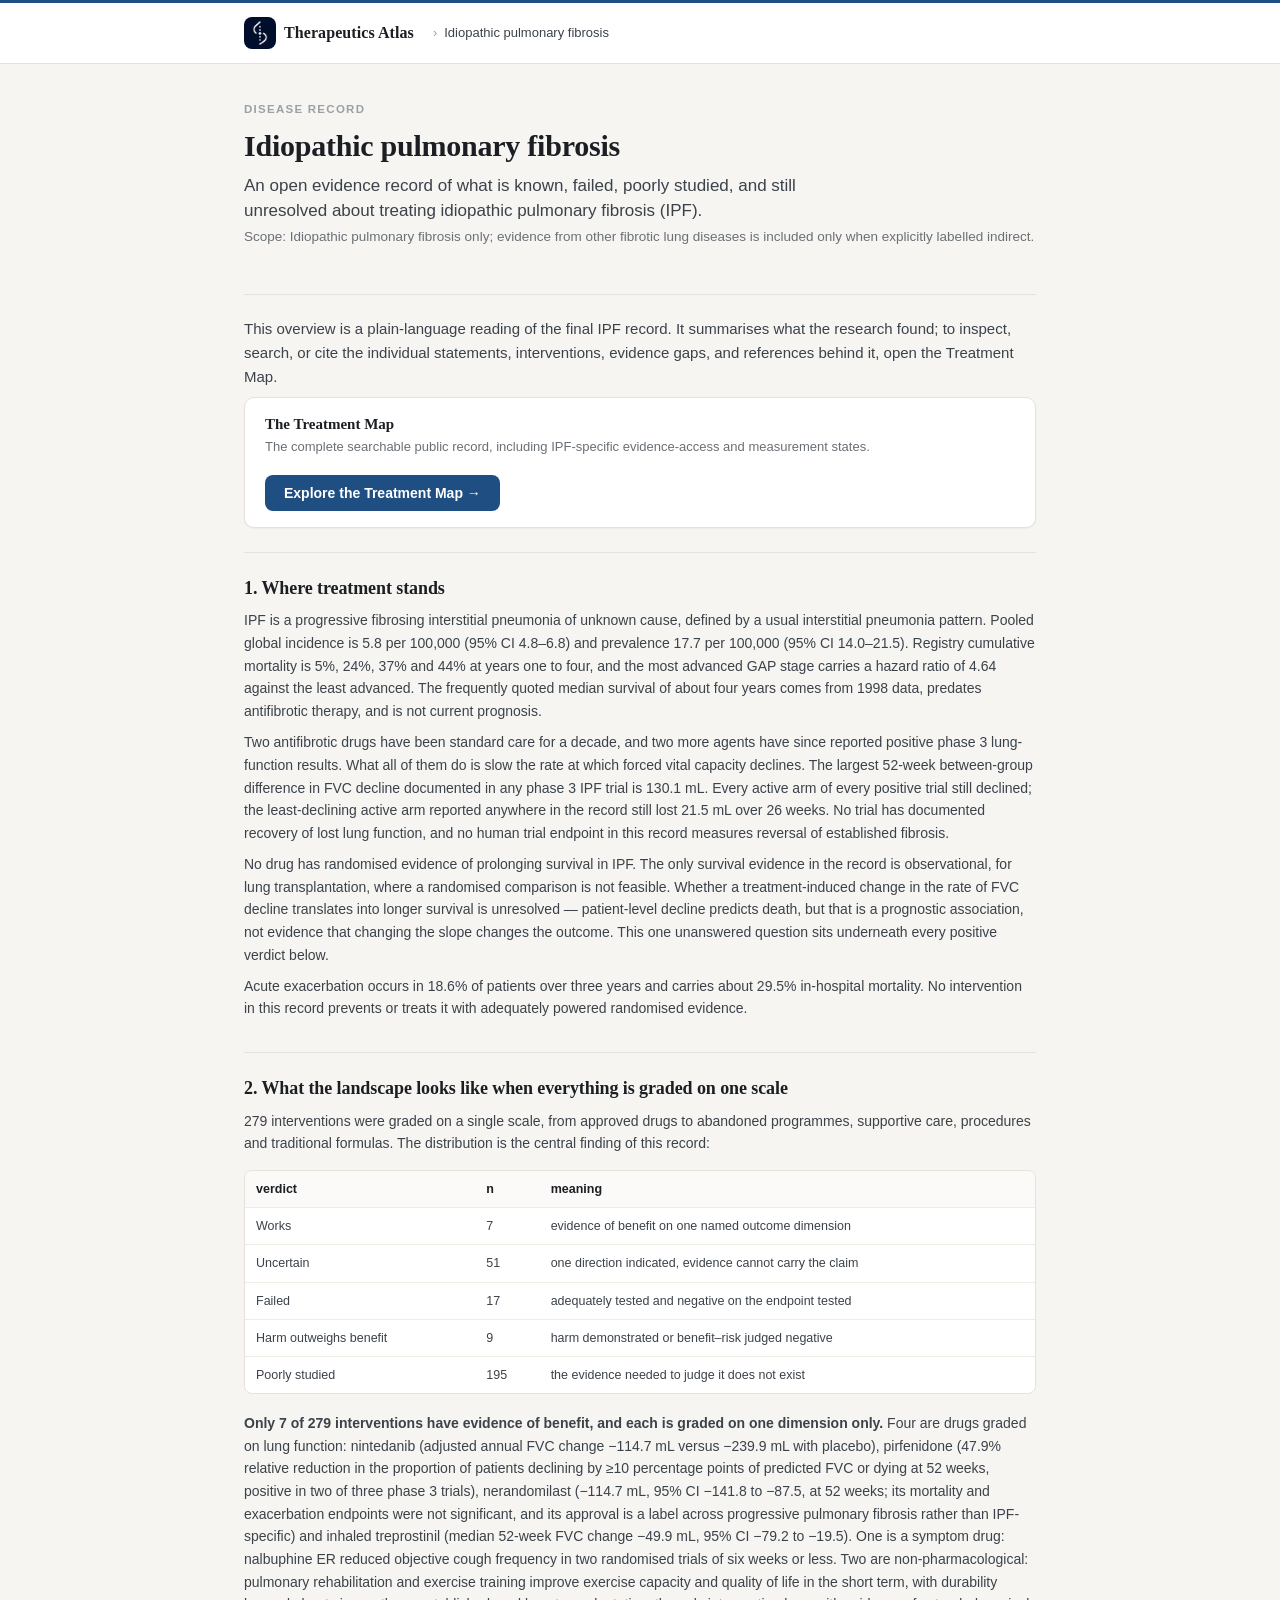
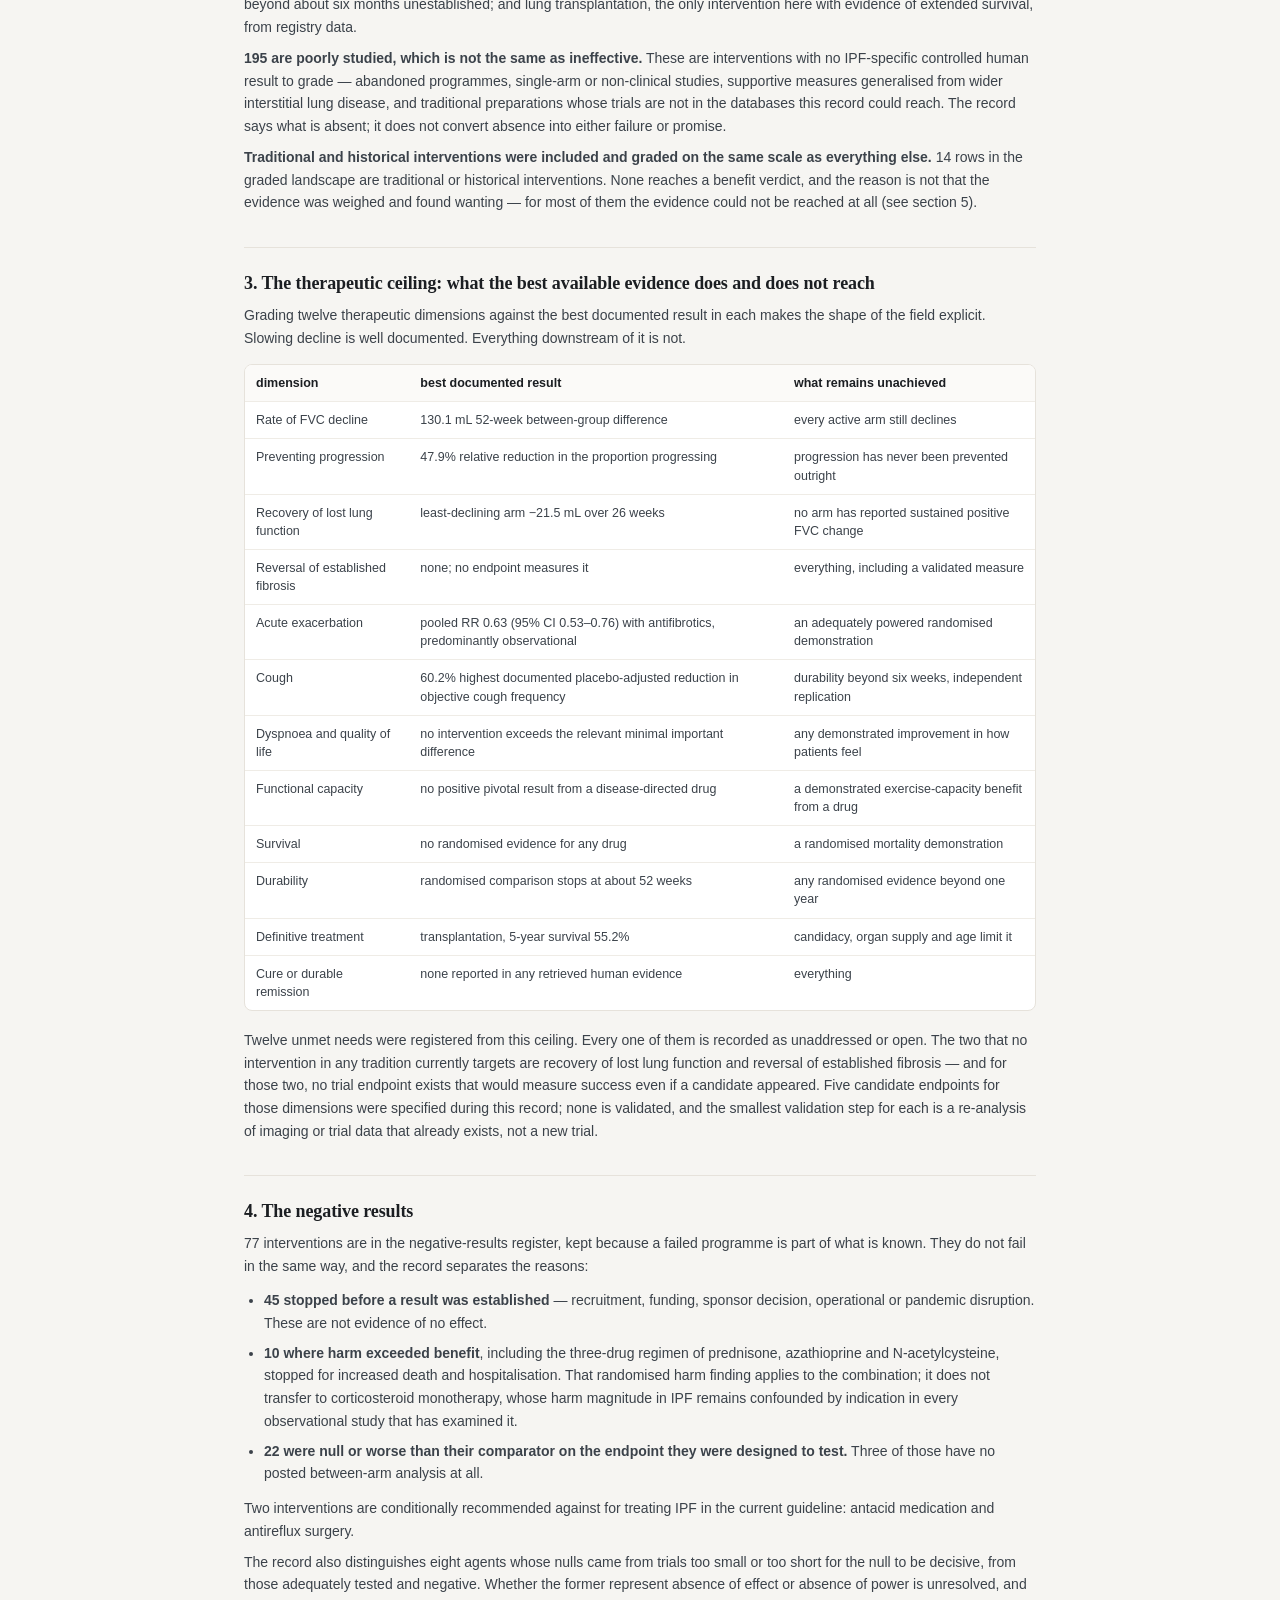
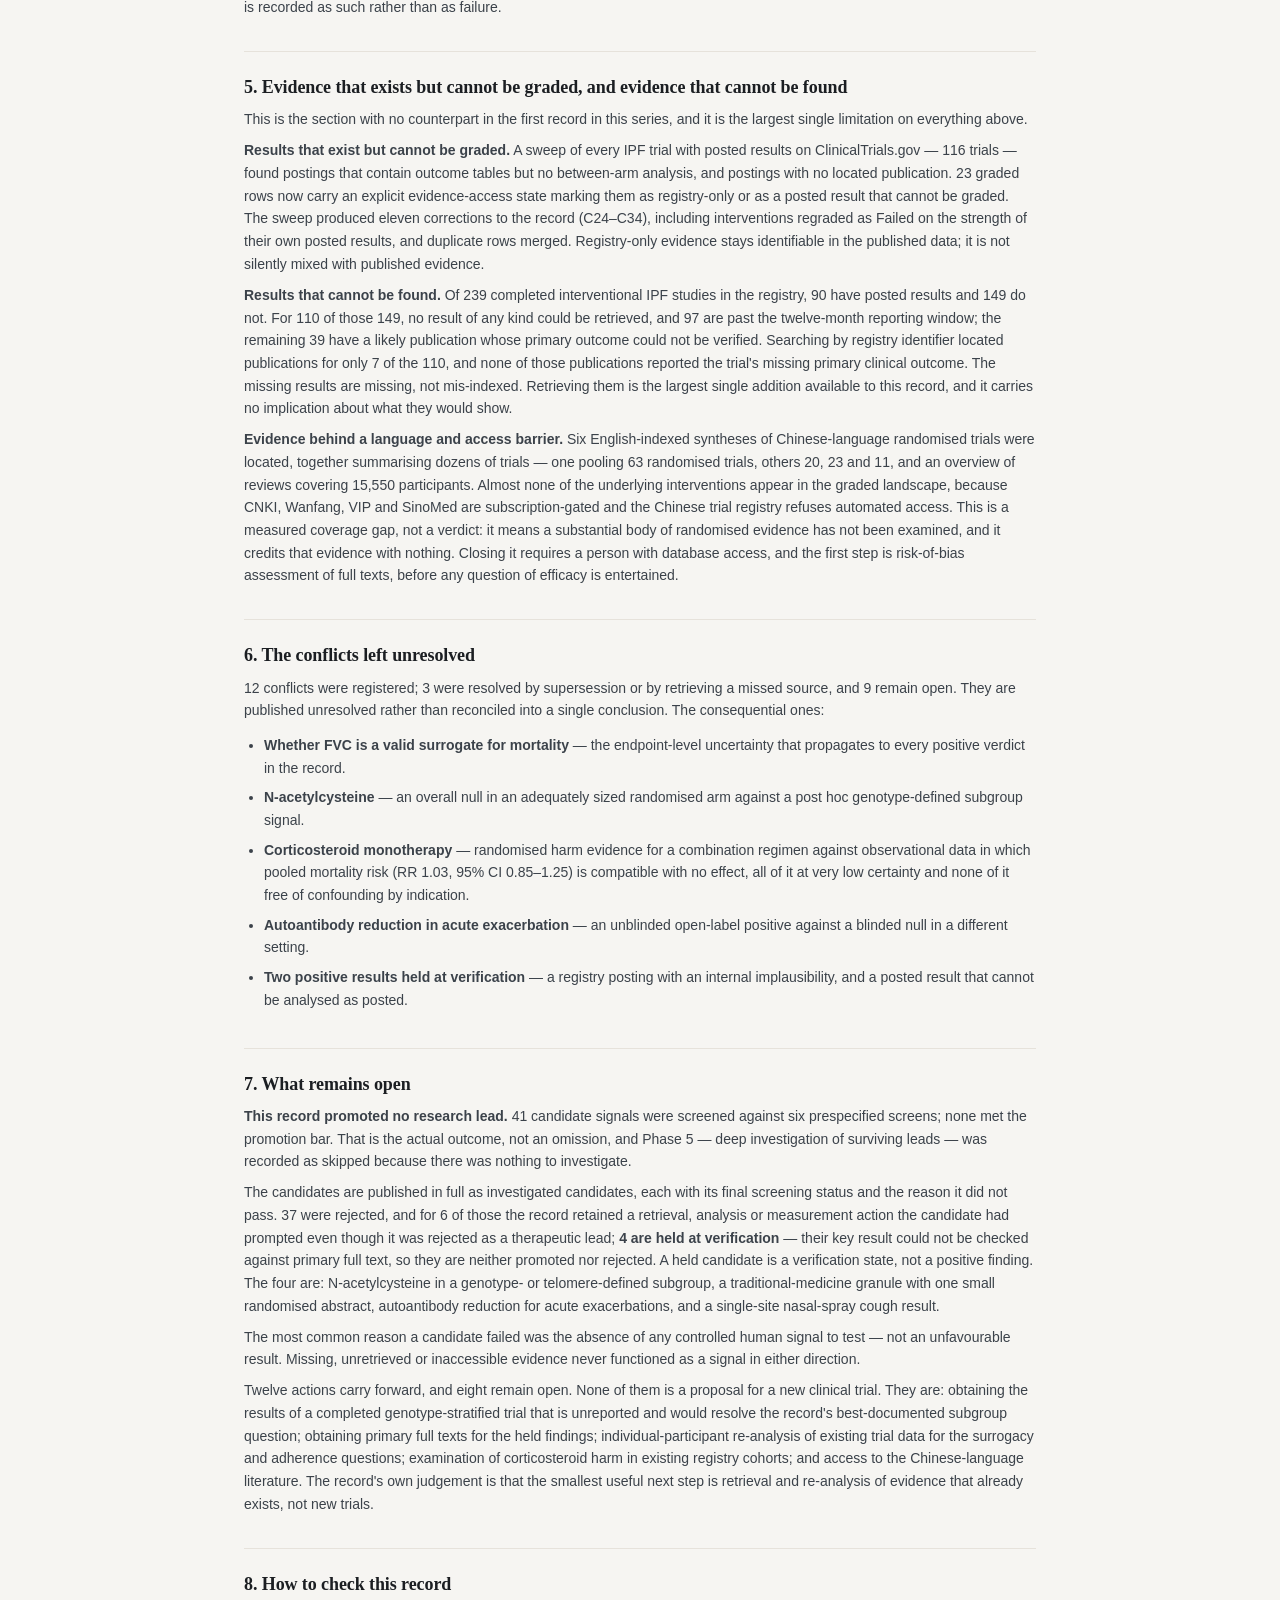
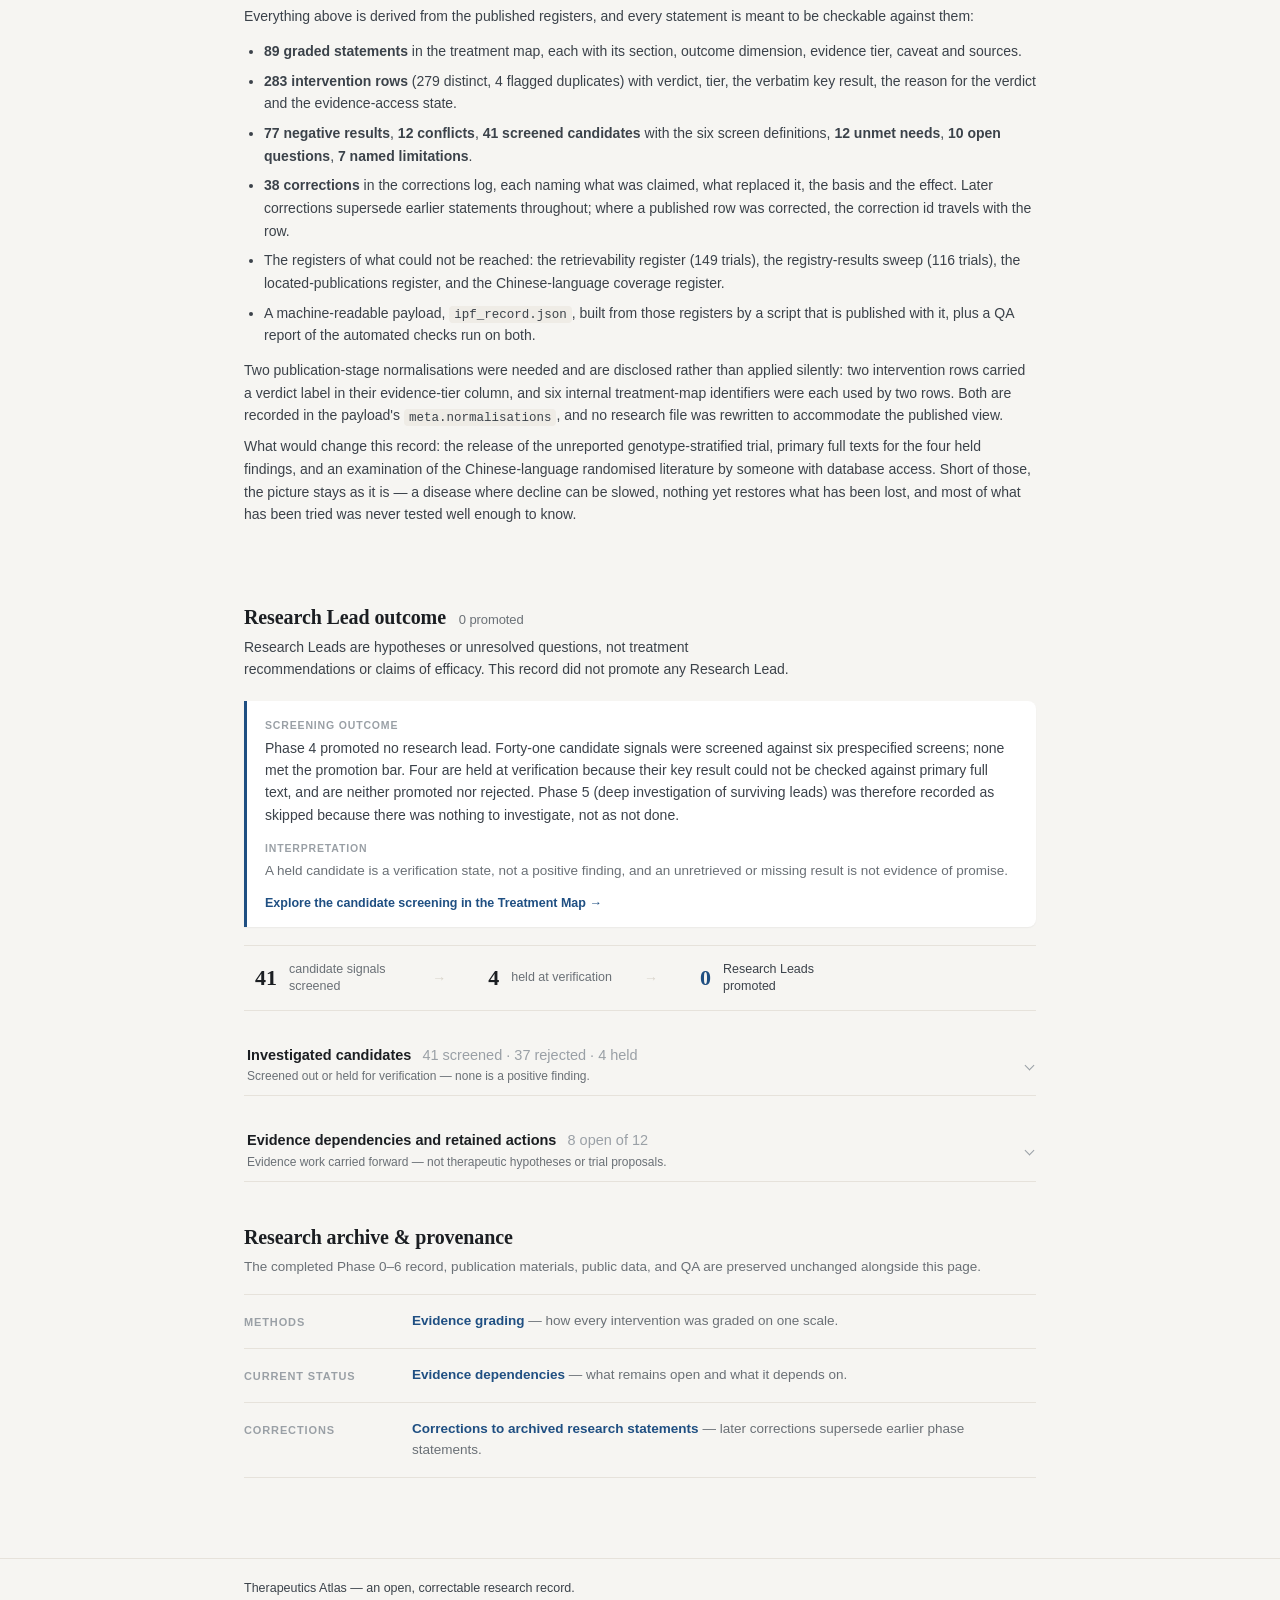
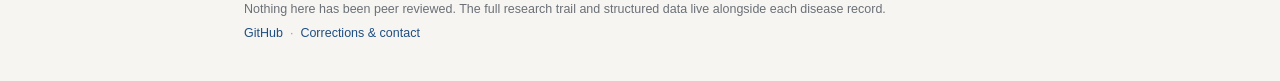
==== commit 43f0b5f5: "Refine Therapeutics Atlas presentation" ====
--- a/site/ipf.html
+++ b/site/ipf.html
@@ -85,7 +85,13 @@
   </div>
 </main>
 
-<footer><div class="wrap" id="foot">Grades describe the state of the evidence, not the biology.</div></footer>
+<footer class="site-footer">
+  <div class="wrap footer-lines">
+    <div class="footer-identity">Therapeutics Atlas — an open, correctable research record.</div>
+    <div class="footer-context">Nothing here has been peer reviewed. The full research trail and structured data live alongside each disease record.</div>
+    <div class="footer-links"><a href="https://github.com/Therapeutics-Atlas">GitHub</a><span aria-hidden="true">·</span><a href="mailto:willychen301@gmail.com">Corrections &amp; contact</a></div>
+  </div>
+</footer>
 
 <script>
 function esc(s){ return String(s==null?'':s).replace(/[&<>\"]/g, c=>({'&':'&amp;','<':'&lt;','>':'&gt;','\"':'&quot;'}[c])); }
@@ -151,7 +157,6 @@
   document.getElementById('candidates').innerHTML=candidates.map(candidateHtml).join('');
   document.getElementById('action-n').textContent=`${actions.filter(a=>a.open).length} open of ${actions.length}`;
   document.getElementById('actions').innerHTML=actions.map(actionHtml).join('');
-  document.getElementById('foot').textContent=`Grades describe the state of the evidence, not the biology. Generated ${m.generated||''} · ${m.peer_reviewed?'peer reviewed':'not peer reviewed'}. Full sources and individual records are in the Treatment Map.`;
 }).catch(e=>{
   document.getElementById('publication').innerHTML=`<div class="disclaimer">Could not load the IPF publication record (${esc(e.message)}). Serve the repository over HTTP; browsers block fetch from file://.</div>`;
 });
--- a/site/site.css
+++ b/site/site.css
@@ -328,9 +328,16 @@
   transition:background .14s ease}
 .cta:hover{background:var(--accent);color:#fff}
 
-footer{border-top:1px solid var(--line);color:var(--mute);font-size:12.5px;line-height:1.55;
-  padding:22px 0 44px;margin-top:8px}
-footer .wrap{padding-top:0}
+.site-footer{border-top:1px solid var(--line);color:var(--mute);font-size:12.5px;line-height:1.5;
+  padding:20px 0 38px;margin-top:8px}
+.site-footer .wrap{padding-top:0}
+.footer-lines{display:grid;gap:3px}
+.footer-identity{color:var(--ink-soft)}
+.footer-context{color:var(--mute)}
+.footer-links{display:flex;align-items:center;gap:7px;margin-top:2px}
+.footer-links span{color:var(--faint)}
+.footer-links a{color:var(--accent);text-decoration:none}
+.footer-links a:hover{text-decoration:underline}
 
 @media (max-width:680px){
   .cols{grid-template-columns:1fr;gap:6px 0}
